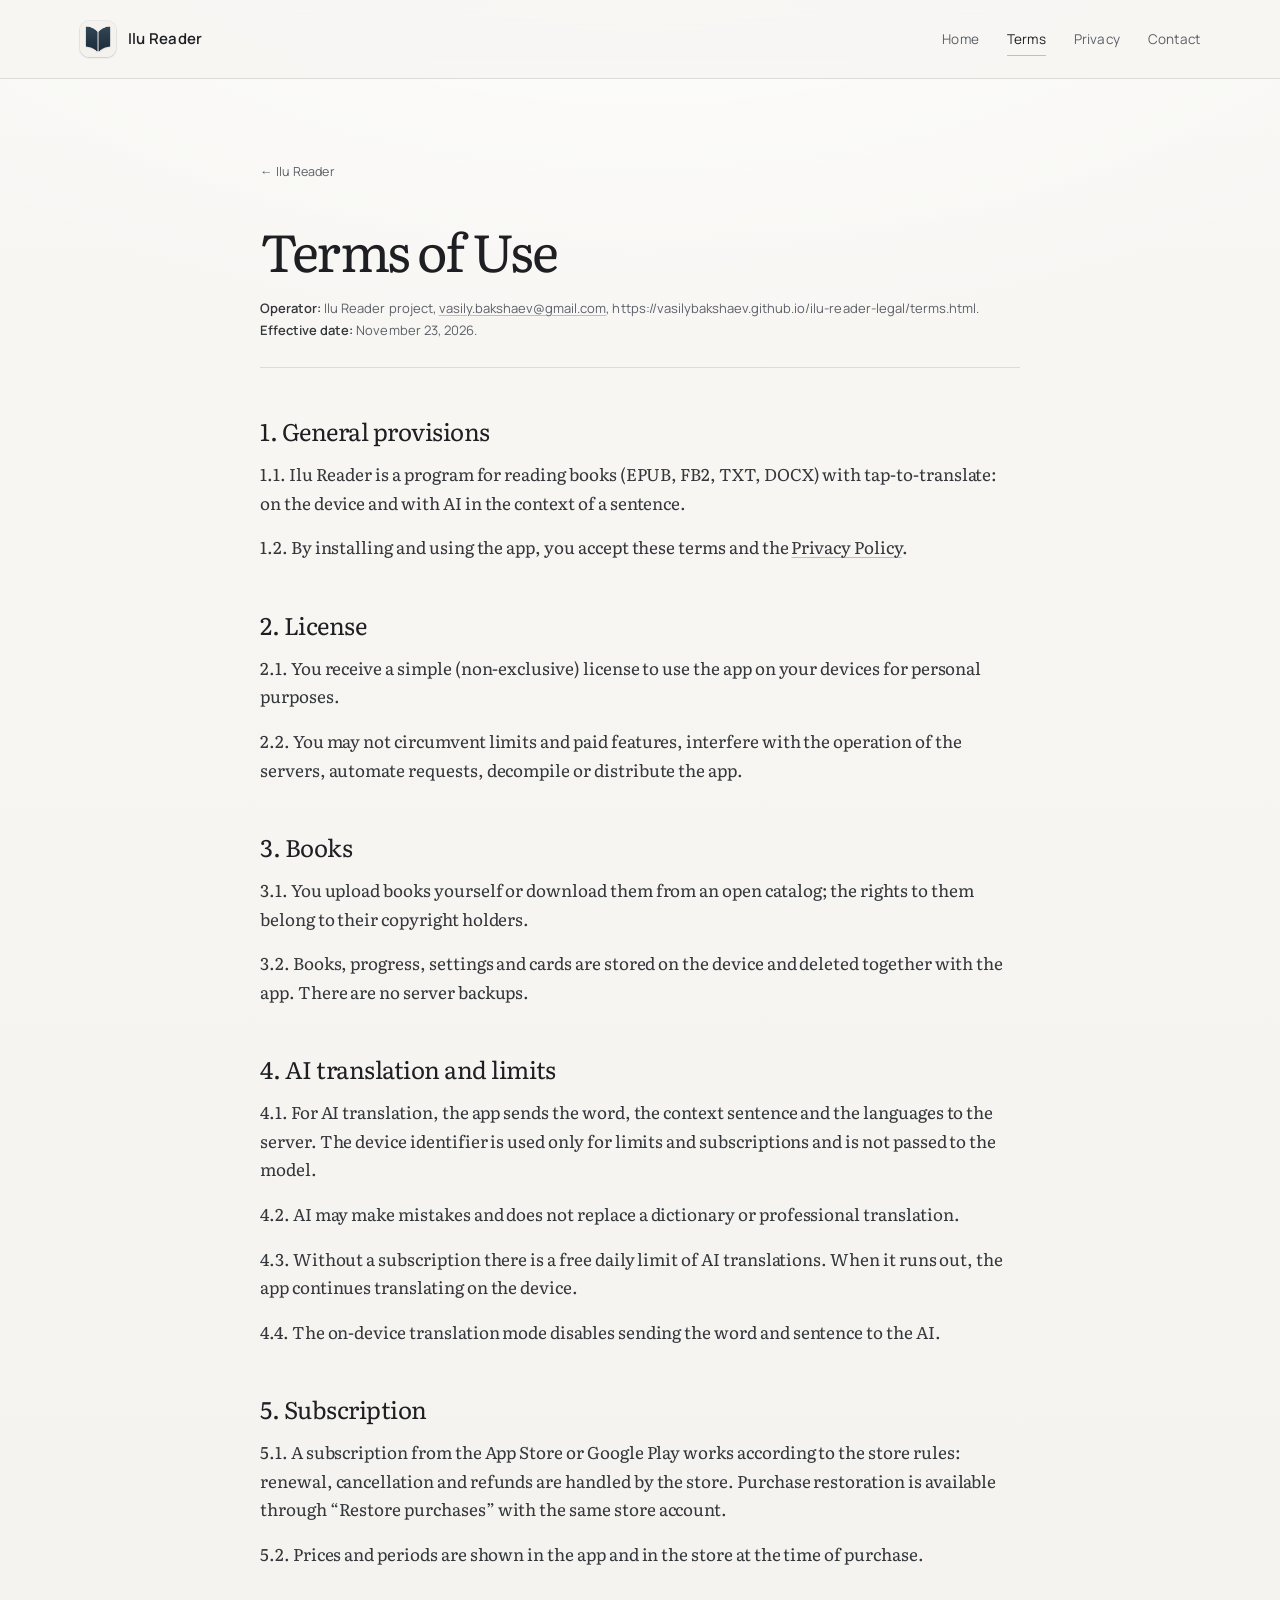
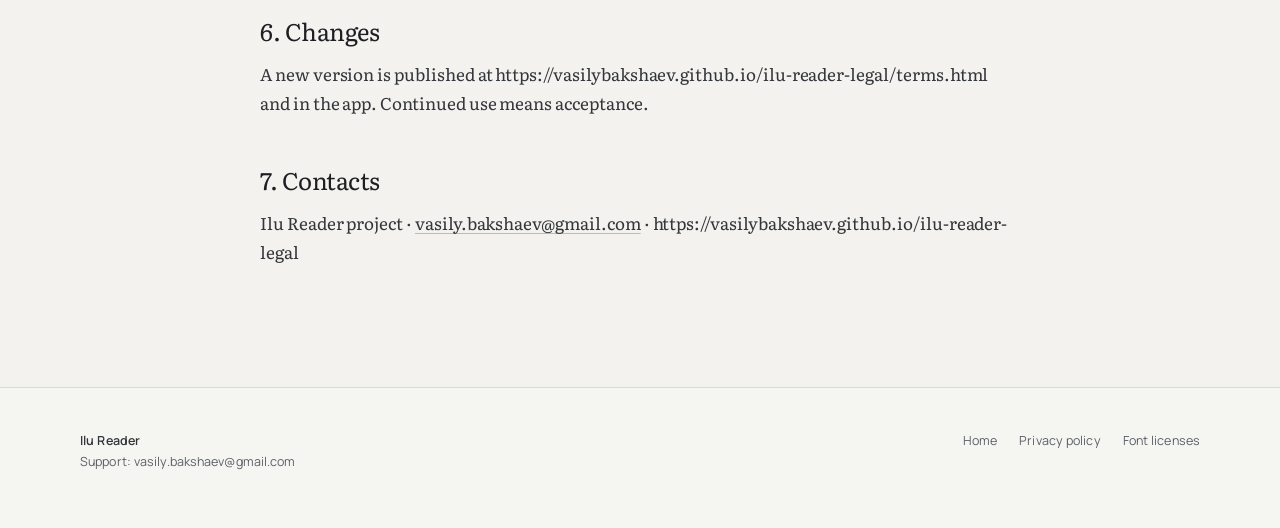
==== terms.html @ ce3945a8 "Rework the theme: paper texture, graphite ink, grid tables, Manrope Palette: barely-grey cool paper " ====
<!DOCTYPE html>
<html lang="en">
<head>
  <meta charset="UTF-8">
  <meta name="viewport" content="width=device-width, initial-scale=1.0">
  <meta name="description" content="Ilu Reader Terms of Use — license, books, AI translation and subscription.">
  <meta name="theme-color" content="#f6f5f2">
  <link rel="canonical" href="https://vasilybakshaev.github.io/ilu-reader-legal/terms.html">
  <title>Terms of Use — Ilu Reader</title>
  <link rel="icon" type="image/png" href="icon.png">
  <link rel="preload" href="fonts/Literata-Regular.woff2" as="font" type="font/woff2" crossorigin>
  <link rel="preload" href="fonts/Manrope-Regular.woff2" as="font" type="font/woff2" crossorigin>
  <link rel="stylesheet" href="styles.css">
</head>
<body>
  <header class="site-header">
    <div class="wrap">
      <a class="brand" href="index.html" aria-label="Ilu Reader — home">
        <img src="icon.png" alt="" width="36" height="36">
        <span>Ilu Reader</span>
      </a>
      <nav class="site-nav" aria-label="Main navigation">
        <a href="index.html">Home</a>
        <a href="terms.html" aria-current="page">Terms</a>
        <a href="privacy-policy.html">Privacy</a>
        <a href="mailto:vasily.bakshaev@gmail.com">Contact</a>
      </nav>
    </div>
  </header>

  <main class="legal">
    <a class="back" href="index.html">← Ilu Reader</a>
    <h1>Terms of Use</h1>
    <p class="meta"><strong>Operator:</strong> Ilu Reader project, <a href="mailto:vasily.bakshaev@gmail.com">vasily.bakshaev@gmail.com</a>, https://vasilybakshaev.github.io/ilu-reader-legal/terms.html.<br><strong>Effective date:</strong> November 23, 2026.</p>

    <h2>1. General provisions</h2>
    <p>1.1. Ilu Reader is a program for reading books (EPUB, FB2, TXT, DOCX) with tap-to-translate: on the device and with AI in the context of a sentence.</p>
    <p>1.2. By installing and using the app, you accept these terms and the <a href="privacy-policy.html">Privacy Policy</a>.</p>

    <h2>2. License</h2>
    <p>2.1. You receive a simple (non-exclusive) license to use the app on your devices for personal purposes.</p>
    <p>2.2. You may not circumvent limits and paid features, interfere with the operation of the servers, automate requests, decompile or distribute the app.</p>

    <h2>3. Books</h2>
    <p>3.1. You upload books yourself or download them from an open catalog; the rights to them belong to their copyright holders.</p>
    <p>3.2. Books, progress, settings and cards are stored on the device and deleted together with the app. There are no server backups.</p>

    <h2>4. AI translation and limits</h2>
    <p>4.1. For AI translation, the app sends the word, the context sentence and the languages to the server. The device identifier is used only for limits and subscriptions and is not passed to the model.</p>
    <p>4.2. AI may make mistakes and does not replace a dictionary or professional translation.</p>
    <p>4.3. Without a subscription there is a free daily limit of AI translations. When it runs out, the app continues translating on the device.</p>
    <p>4.4. The on-device translation mode disables sending the word and sentence to the AI.</p>

    <h2>5. Subscription</h2>
    <p>5.1. A subscription from the App Store or Google Play works according to the store rules: renewal, cancellation and refunds are handled by the store. Purchase restoration is available through “Restore purchases” with the same store account.</p>
    <p>5.2. Prices and periods are shown in the app and in the store at the time of purchase.</p>

    <h2>6. Changes</h2>
    <p>A new version is published at https://vasilybakshaev.github.io/ilu-reader-legal/terms.html and in the app. Continued use means acceptance.</p>

    <h2>7. Contacts</h2>
    <p>Ilu Reader project · <a href="mailto:vasily.bakshaev@gmail.com">vasily.bakshaev@gmail.com</a> · https://vasilybakshaev.github.io/ilu-reader-legal</p>
  </main>

  <footer class="site-footer">
    <div class="wrap">
      <div><strong>Ilu Reader</strong><br>Support: <a href="mailto:vasily.bakshaev@gmail.com">vasily.bakshaev@gmail.com</a></div>
      <nav class="footer-links" aria-label="Legal">
        <a href="index.html">Home</a>
        <a href="privacy-policy.html">Privacy policy</a>
        <a href="licenses.html">Font licenses</a>
      </nav>
    </div>
  </footer>
</body>
</html>
---- styles.css ----
/* Ilu Reader — static site.
   Colours and radii mirror the app: cool paper, graphite ink, strict 6/14 radii.
   Type: Literata (SIL OFL) carries the prose and headings, Manrope (SIL OFL)
   carries the interface — navigation, labels, tables, buttons. Both typefaces
   are self-hosted in fonts/ next to their licences. */

@font-face {
  font-family: 'Literata';
  src: url('fonts/Literata-Regular.woff2') format('woff2');
  font-weight: 400;
  font-style: normal;
  font-display: swap;
}
@font-face {
  font-family: 'Literata';
  src: url('fonts/Literata-Italic.woff2') format('woff2');
  font-weight: 400;
  font-style: italic;
  font-display: swap;
}
@font-face {
  font-family: 'Literata';
  src: url('fonts/Literata-Bold.woff2') format('woff2');
  font-weight: 700;
  font-style: normal;
  font-display: swap;
}
@font-face {
  font-family: 'Manrope';
  src: url('fonts/Manrope-Regular.woff2') format('woff2');
  font-weight: 400;
  font-style: normal;
  font-display: swap;
}
@font-face {
  font-family: 'Manrope';
  src: url('fonts/Manrope-Medium.woff2') format('woff2');
  font-weight: 500;
  font-style: normal;
  font-display: swap;
}
@font-face {
  font-family: 'Manrope';
  src: url('fonts/Manrope-SemiBold.woff2') format('woff2');
  font-weight: 600;
  font-style: normal;
  font-display: swap;
}

:root {
  /* Barely grey, almost white paper — cool, dust-free, with a fine grain. */
  --paper: #f6f5f2;
  --paper-high: #faf9f7;
  --paper-low: #f2f1ee;
  /* Deep graphite ink. */
  --ink: #1d1f22;
  --ink-soft: #33363a;
  --muted: #5b6067;
  --quiet: #666c74;
  --line: rgba(29, 31, 34, 0.12);
  --line-strong: rgba(29, 31, 34, 0.26);
  --grid: rgba(29, 31, 34, 0.11);
  --plate: rgba(29, 31, 34, 0.032);
  --accent: #24272b;
  --radius-sm: 6px;
  --radius-lg: 14px;
  --max: 1120px;
  --measure: 760px;
  --font-serif: 'Literata', Georgia, 'Times New Roman', serif;
  --font-sans: 'Manrope', -apple-system, BlinkMacSystemFont, 'Helvetica Neue', Arial, sans-serif;
  /* Fractal-noise grain: gives the flat paper a printed, tactile surface. */
  --grain: url("data:image/svg+xml,%3Csvg xmlns='http://www.w3.org/2000/svg' width='180' height='180'%3E%3Cfilter id='g'%3E%3CfeTurbulence type='fractalNoise' baseFrequency='0.8' numOctaves='3' stitchTiles='stitch'/%3E%3CfeColorMatrix type='saturate' values='0'/%3E%3C/filter%3E%3Crect width='180' height='180' filter='url(%23g)' opacity='0.045'/%3E%3C/svg%3E");
}

*,
*::before,
*::after {
  box-sizing: border-box;
}

html {
  scroll-behavior: smooth;
  -webkit-text-size-adjust: 100%;
}

body {
  margin: 0;
  background-color: var(--paper);
  background-image:
    radial-gradient(1400px 720px at 50% -18%, rgba(255, 255, 255, 0.9), rgba(255, 255, 255, 0) 72%),
    linear-gradient(180deg, #f8f7f4 0%, var(--paper) 42%, var(--paper-low) 100%),
    var(--grain);
  background-repeat: no-repeat, no-repeat, repeat;
  background-size: 100% 900px, 100% 100%, 180px 180px;
  color: var(--ink);
  font-family: var(--font-serif);
  font-size: 17px;
  line-height: 1.68;
  letter-spacing: -0.003em;
  -webkit-font-smoothing: antialiased;
  -moz-osx-font-smoothing: grayscale;
  text-rendering: optimizeLegibility;
}

::selection {
  background: rgba(29, 31, 34, 0.14);
}

a {
  color: inherit;
  text-decoration-thickness: 1px;
  text-underline-offset: 0.18em;
  transition: color 0.18s ease, opacity 0.18s ease;
}

a:hover {
  opacity: 0.72;
}

a:focus-visible,
.button:focus-visible {
  outline: 2px solid var(--ink);
  outline-offset: 3px;
  border-radius: 3px;
}

.wrap {
  width: min(calc(100% - 48px), var(--max));
  margin-inline: auto;
}

.site-header {
  position: sticky;
  top: 0;
  z-index: 10;
  border-bottom: 1px solid var(--line);
  background: rgba(246, 245, 242, 0.78);
  -webkit-backdrop-filter: saturate(130%) blur(10px);
  backdrop-filter: saturate(130%) blur(10px);
}

.site-header .wrap {
  display: flex;
  align-items: center;
  justify-content: space-between;
  gap: 24px;
  min-height: 78px;
}

.brand {
  display: inline-flex;
  align-items: center;
  gap: 12px;
  font-family: var(--font-sans);
  font-size: 15px;
  font-weight: 600;
  letter-spacing: 0.015em;
  text-decoration: none;
}

.brand:hover {
  opacity: 1;
}

.brand img {
  width: 36px;
  height: 36px;
  border-radius: 9px;
  display: block;
  box-shadow: 0 1px 2px rgba(29, 31, 34, 0.14), 0 0 0 1px rgba(29, 31, 34, 0.06);
}

.site-nav {
  display: flex;
  align-items: center;
  gap: 28px;
  font-family: var(--font-sans);
  font-size: 13.5px;
  letter-spacing: 0.012em;
  color: var(--muted);
}

.site-nav a {
  position: relative;
  padding-block: 6px;
  text-decoration: none;
}

.site-nav a::after {
  content: '';
  position: absolute;
  inset: auto 0 0 0;
  height: 1px;
  background: currentColor;
  transform: scaleX(0);
  transform-origin: left center;
  transition: transform 0.24s ease;
}

.site-nav a:hover {
  color: var(--ink);
  opacity: 1;
}

.site-nav a:hover::after {
  transform: scaleX(1);
}

.site-nav a[aria-current='page'] {
  color: var(--ink);
}

.site-nav a[aria-current='page']::after {
  transform: scaleX(1);
  background: var(--line-strong);
}

/* Landing page */

.hero {
  padding: 108px 0 92px;
}

.eyebrow {
  margin: 0 0 26px;
  color: var(--quiet);
  font-family: var(--font-sans);
  font-size: 11.5px;
  font-weight: 500;
  letter-spacing: 0.22em;
  text-transform: uppercase;
}

.hero h1 {
  margin: 0;
  max-width: 15ch;
  font-family: var(--font-serif);
  font-size: clamp(42px, 6.2vw, 76px);
  font-weight: 400;
  line-height: 1.035;
  letter-spacing: -0.035em;
}

.hero h1 em {
  font-style: italic;
  color: var(--muted);
}

.hero-grid {
  display: grid;
  grid-template-columns: minmax(0, 1.25fr) minmax(260px, 0.75fr);
  gap: 64px;
  align-items: end;
}

.hero-aside {
  padding-bottom: 10px;
}

.lead {
  margin: 0 0 30px;
  max-width: 38ch;
  color: var(--muted);
  font-size: 18.5px;
  line-height: 1.6;
}

.actions {
  display: flex;
  flex-wrap: wrap;
  align-items: center;
  gap: 22px;
}

.button {
  display: inline-flex;
  align-items: center;
  justify-content: center;
  min-height: 48px;
  padding: 0 22px;
  border-radius: var(--radius-sm);
  background: var(--ink);
  color: var(--paper-high);
  font-family: var(--font-sans);
  font-size: 13.5px;
  font-weight: 600;
  letter-spacing: 0.02em;
  text-decoration: none;
  box-shadow: 0 1px 2px rgba(29, 31, 34, 0.18);
  transition: background 0.2s ease, box-shadow 0.2s ease, transform 0.2s ease;
}

.button:hover {
  background: #0f1113;
  box-shadow: 0 2px 6px rgba(29, 31, 34, 0.22);
  opacity: 1;
  transform: translateY(-1px);
}

.text-link {
  padding-bottom: 2px;
  border-bottom: 1px solid var(--line-strong);
  color: var(--muted);
  font-family: var(--font-sans);
  font-size: 13.5px;
  letter-spacing: 0.01em;
  text-decoration: none;
}

.text-link:hover {
  color: var(--ink);
  border-bottom-color: var(--ink);
  opacity: 1;
}

.features {
  display: grid;
  grid-template-columns: repeat(3, minmax(0, 1fr));
  gap: 40px;
  padding: 56px 0 88px;
}

.feature {
  border-top: 1px solid var(--line-strong);
  padding-top: 18px;
}

.feature .number {
  display: block;
  margin-bottom: 28px;
  color: var(--quiet);
  font-family: var(--font-sans);
  font-size: 11.5px;
  letter-spacing: 0.18em;
}

.feature h2 {
  margin: 0 0 10px;
  font-family: var(--font-serif);
  font-size: 23px;
  font-weight: 400;
  letter-spacing: -0.02em;
}

.feature p {
  margin: 0;
  color: var(--muted);
  font-size: 15px;
  line-height: 1.6;
}

.band {
  background: var(--plate);
  border-block: 1px solid var(--line);
}

.band .wrap {
  padding: 72px 0;
}

.band blockquote {
  margin: 0 auto;
  max-width: 850px;
  font-family: var(--font-serif);
  font-size: clamp(28px, 4vw, 44px);
  font-weight: 400;
  line-height: 1.22;
  letter-spacing: -0.03em;
  text-align: center;
}

.band blockquote em {
  color: var(--muted);
}

.band .caption {
  margin: 26px 0 0;
  color: var(--quiet);
  font-family: var(--font-sans);
  font-size: 11.5px;
  letter-spacing: 0.18em;
  text-align: center;
  text-transform: uppercase;
}

.quiet-section {
  display: grid;
  grid-template-columns: minmax(0, 0.8fr) minmax(0, 1.2fr);
  gap: 72px;
  padding: 88px 0;
}

.quiet-section h2 {
  margin: 0;
  font-family: var(--font-serif);
  font-size: clamp(30px, 4vw, 44px);
  font-weight: 400;
  line-height: 1.12;
  letter-spacing: -0.035em;
}

.quiet-section p {
  margin: 0 0 18px;
  color: var(--muted);
}

.quiet-section p:last-child {
  margin-bottom: 0;
}

/* Footer */

.site-footer {
  border-top: 1px solid var(--line);
  background: rgba(250, 249, 247, 0.5);
}

.site-footer .wrap {
  display: flex;
  flex-wrap: wrap;
  align-items: flex-start;
  justify-content: space-between;
  gap: 28px;
  padding: 42px 0 56px;
  color: var(--muted);
  font-family: var(--font-sans);
  font-size: 12.5px;
  line-height: 1.7;
  letter-spacing: 0.008em;
}

.site-footer strong {
  color: var(--ink-soft);
  font-weight: 600;
}

.site-footer a {
  text-decoration: none;
}

.site-footer a:hover {
  color: var(--ink);
  opacity: 1;
}

.footer-links {
  display: flex;
  flex-wrap: wrap;
  gap: 22px;
}

/* Legal pages */

.legal {
  width: min(calc(100% - 48px), var(--measure));
  margin: 0 auto;
  padding: 76px 0 104px;
  overflow-wrap: break-word;
}

.legal .back {
  display: inline-flex;
  align-items: center;
  gap: 8px;
  margin-bottom: 40px;
  color: var(--muted);
  font-family: var(--font-sans);
  font-size: 12.5px;
  letter-spacing: 0.015em;
  text-decoration: none;
}

.legal .back:hover {
  color: var(--ink);
  opacity: 1;
}

.legal h1 {
  margin: 0 0 20px;
  font-family: var(--font-serif);
  font-size: clamp(34px, 5vw, 52px);
  font-weight: 400;
  line-height: 1.06;
  letter-spacing: -0.035em;
}

.legal .meta {
  margin: 0 0 44px;
  padding-bottom: 26px;
  border-bottom: 1px solid var(--line);
  color: var(--muted);
  font-family: var(--font-sans);
  font-size: 13px;
  line-height: 1.7;
  letter-spacing: 0.002em;
}

.legal .meta strong {
  color: var(--ink-soft);
  font-weight: 600;
}

.legal h2 {
  margin: 48px 0 14px;
  font-family: var(--font-serif);
  font-size: 24px;
  font-weight: 400;
  line-height: 1.25;
  letter-spacing: -0.02em;
}

.legal p {
  margin: 0 0 16px;
}

.legal p,
.legal li {
  color: var(--ink-soft);
}

.legal strong {
  color: var(--ink);
}

.legal ul {
  margin: 0 0 18px;
  padding-left: 1.15em;
}

.legal li {
  margin-bottom: 8px;
}

.legal li::marker {
  color: var(--quiet);
}

.legal a {
  text-decoration-color: var(--line-strong);
}

.legal a:hover {
  color: var(--ink);
  text-decoration-color: var(--ink);
  opacity: 1;
}

/* Tables: a printed grid that keeps breathing room on both sides. */

.table-wrap {
  margin: 26px 0 24px;
  border: 1px solid var(--line-strong);
  border-radius: var(--radius-sm);
  background: rgba(255, 255, 255, 0.55);
  overflow-x: auto;
  -webkit-overflow-scrolling: touch;
  scrollbar-width: thin;
}

.table-wrap::-webkit-scrollbar {
  height: 8px;
}

.table-wrap::-webkit-scrollbar-thumb {
  background: rgba(29, 31, 34, 0.18);
  border-radius: 4px;
}

.legal table {
  width: 100%;
  min-width: 500px;
  border-collapse: collapse;
  font-family: var(--font-sans);
  font-size: 13.5px;
  line-height: 1.5;
  letter-spacing: 0.002em;
}

.legal th,
.legal td {
  padding: 14px 18px;
  border-right: 1px solid var(--grid);
  border-bottom: 1px solid var(--grid);
  text-align: left;
  vertical-align: top;
}

.legal th:last-child,
.legal td:last-child {
  border-right: 0;
}

.legal tbody tr:last-child td {
  border-bottom: 0;
}

.legal thead th {
  background: rgba(29, 31, 34, 0.05);
  color: var(--ink);
  font-size: 10.5px;
  font-weight: 600;
  letter-spacing: 0.14em;
  text-transform: uppercase;
  white-space: nowrap;
}

.legal tbody tr:nth-child(even) {
  background: rgba(29, 31, 34, 0.016);
}

.legal tbody tr:hover {
  background: rgba(29, 31, 34, 0.032);
}

.legal td {
  color: var(--ink-soft);
}

.legal td:first-child {
  color: var(--ink);
  font-weight: 500;
}

.legal td strong {
  font-weight: 600;
}

@media (max-width: 900px) {
  .hero-grid,
  .quiet-section {
    grid-template-columns: 1fr;
    align-items: start;
  }

  .hero-grid {
    gap: 36px;
  }

  .quiet-section {
    gap: 28px;
  }

  .hero h1 {
    max-width: 16ch;
  }
}

@media (max-width: 760px) {
  .wrap {
    width: min(calc(100% - 40px), var(--max));
  }

  .site-header .wrap {
    min-height: 66px;
  }

  .site-nav {
    gap: 17px;
    font-size: 12.5px;
  }

  .hero {
    padding: 68px 0 60px;
  }

  .hero h1 {
    max-width: 14ch;
  }

  .lead {
    font-size: 17.5px;
  }

  .features {
    grid-template-columns: 1fr;
    gap: 34px;
    padding: 44px 0 68px;
  }

  .band .wrap {
    padding: 56px 0;
  }

  .quiet-section {
    padding: 64px 0;
  }

  .site-footer .wrap {
    padding: 34px 0 44px;
  }

  .legal {
    width: min(calc(100% - 40px), var(--measure));
    padding: 48px 0 72px;
  }

  .legal h1 {
    margin-bottom: 16px;
  }

  .legal .meta {
    margin-bottom: 34px;
    padding-bottom: 22px;
  }

  .legal h2 {
    margin: 38px 0 12px;
    font-size: 22px;
  }

  .table-wrap {
    margin: 22px 0;
  }

  .legal table {
    min-width: 460px;
    font-size: 13px;
  }

  .legal th,
  .legal td {
    padding: 12px 14px;
  }
}

@media (max-width: 520px) {
  .legal table {
    min-width: 0;
    font-size: 12.5px;
  }

  .legal th,
  .legal td {
    padding: 10px 12px;
  }

  .legal thead th {
    font-size: 10px;
    letter-spacing: 0.1em;
    white-space: normal;
  }
}

@media (max-width: 460px) {
  .brand span {
    display: none;
  }

  .site-nav {
    gap: 15px;
  }
}

@media (prefers-reduced-motion: reduce) {
  html {
    scroll-behavior: auto;
  }

  *,
  *::before,
  *::after {
    transition-duration: 0.01ms !important;
    animation-duration: 0.01ms !important;
  }
}

.rule {
  border: 0;
  border-top: 1px solid var(--line);
  margin: 0;
}
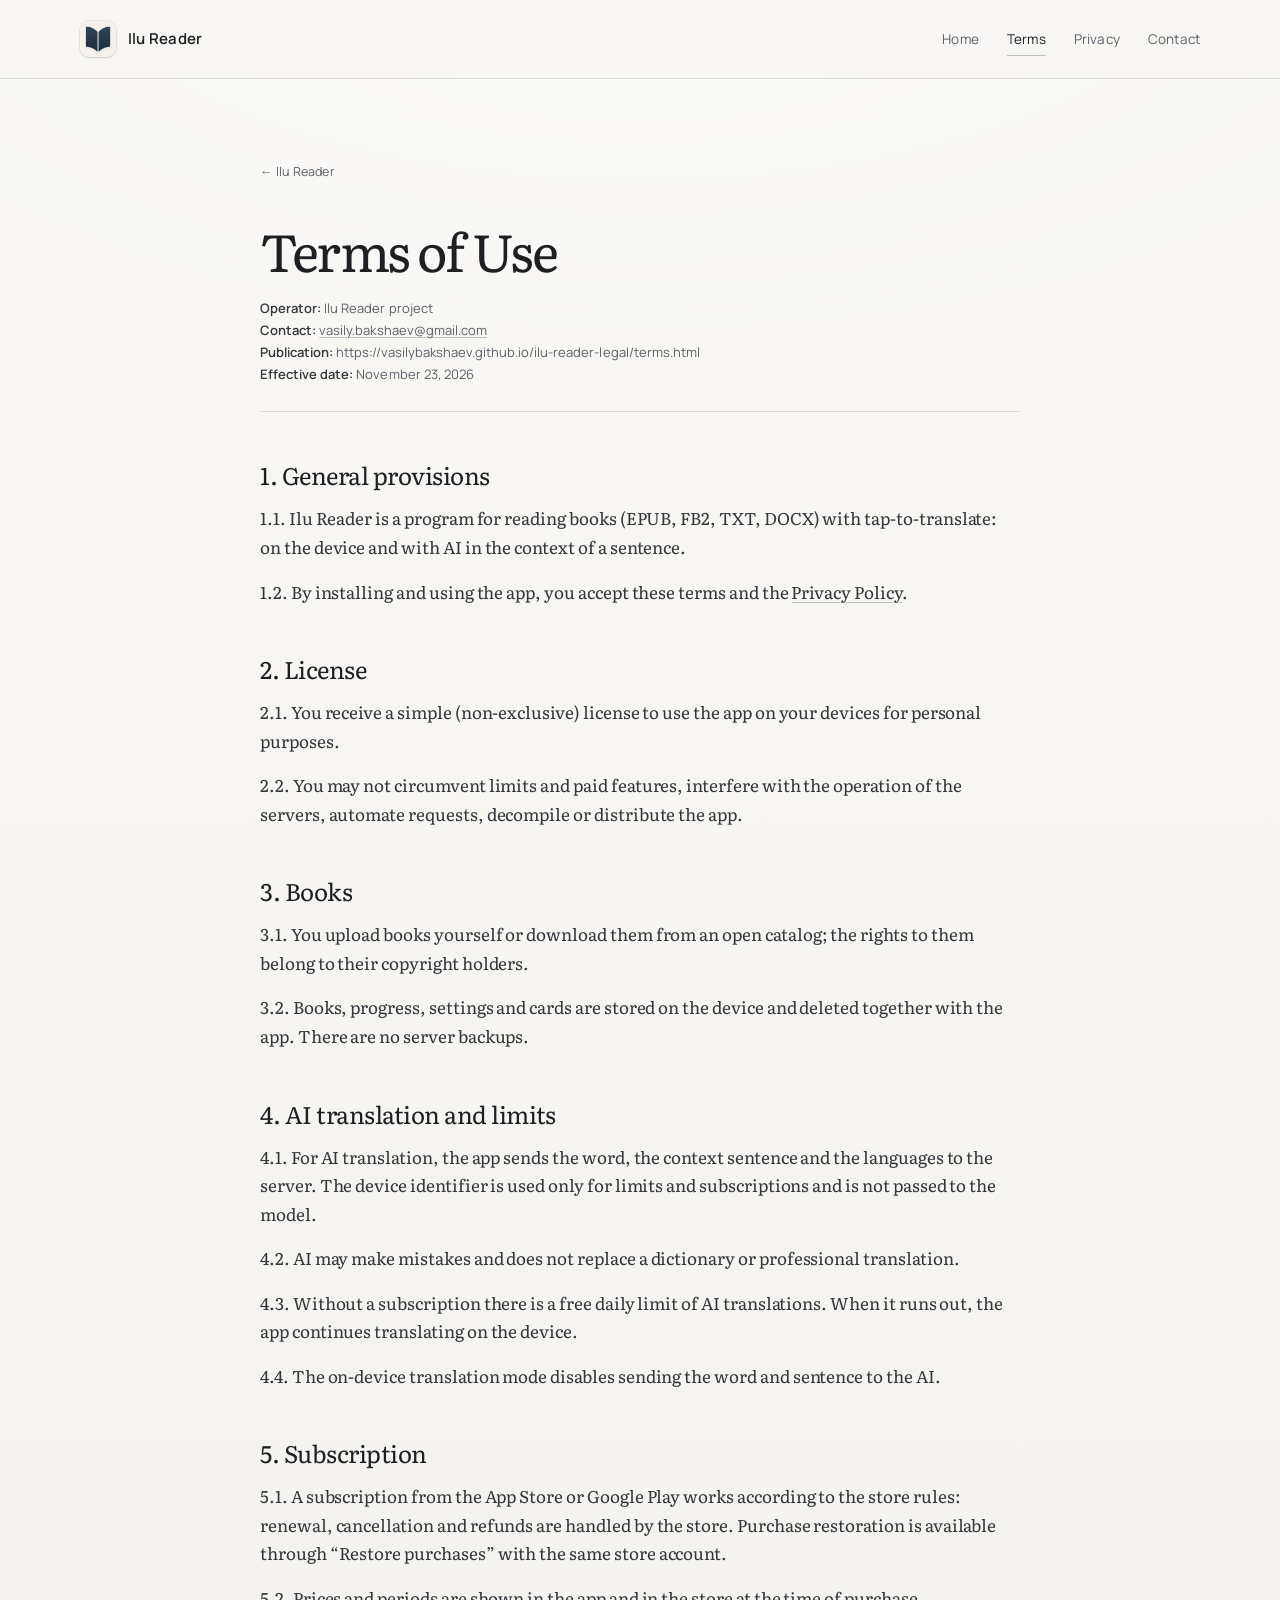
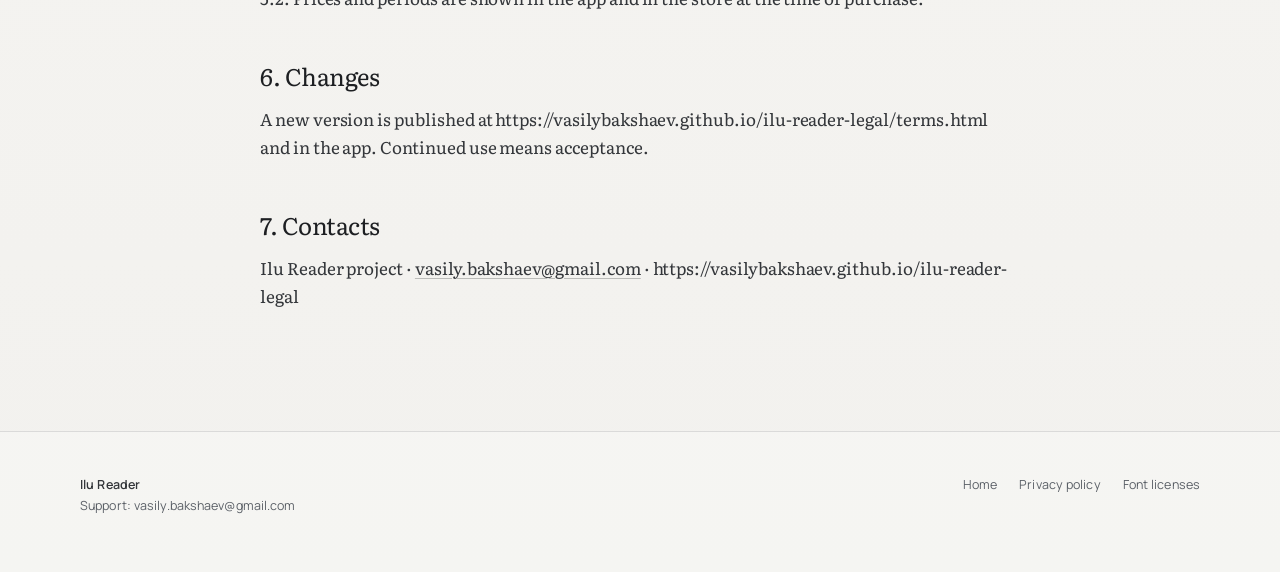
==== commit e32fb28b: "Split legal header fields into lines in docs and on the site" ====
--- a/terms.html
+++ b/terms.html
@@ -31,7 +31,7 @@
   <main class="legal">
     <a class="back" href="index.html">← Ilu Reader</a>
     <h1>Terms of Use</h1>
-    <p class="meta"><strong>Operator:</strong> Ilu Reader project, <a href="mailto:vasily.bakshaev@gmail.com">vasily.bakshaev@gmail.com</a>, https://vasilybakshaev.github.io/ilu-reader-legal/terms.html.<br><strong>Effective date:</strong> November 23, 2026.</p>
+    <p class="meta"><strong>Operator:</strong> Ilu Reader project<br><strong>Contact:</strong> <a href="mailto:vasily.bakshaev@gmail.com">vasily.bakshaev@gmail.com</a><br><strong>Publication:</strong> https://vasilybakshaev.github.io/ilu-reader-legal/terms.html<br><strong>Effective date:</strong> November 23, 2026</p>
 
     <h2>1. General provisions</h2>
     <p>1.1. Ilu Reader is a program for reading books (EPUB, FB2, TXT, DOCX) with tap-to-translate: on the device and with AI in the context of a sentence.</p>
